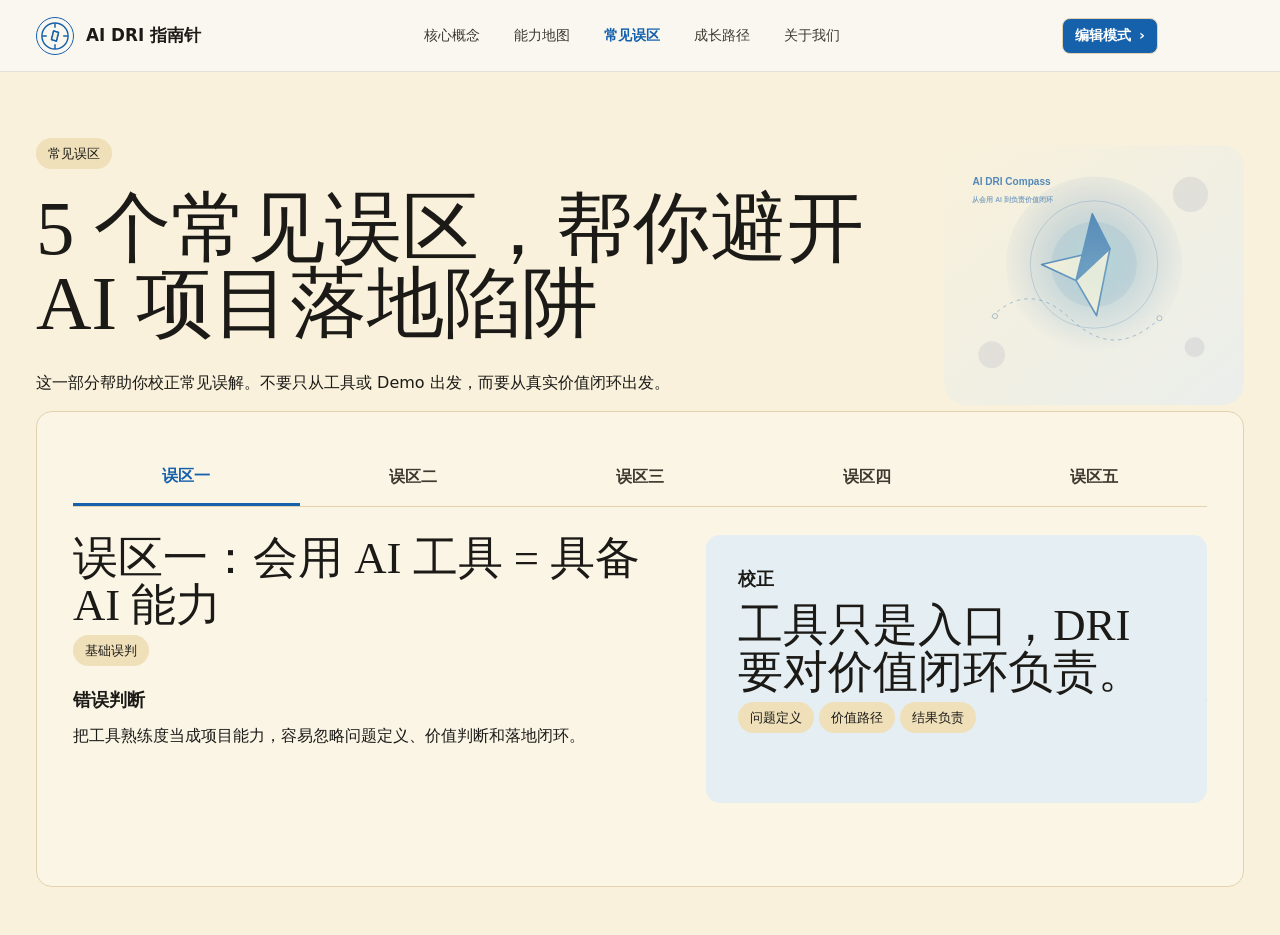
==== cases.html @ fcbf77c5 "Remove hero gif frame" ====
<!doctype html>
<html lang="zh-CN">
  <head>
    <meta charset="utf-8" />
    <meta name="viewport" content="width=device-width, initial-scale=1" />
    <title>常见误区 - AI DRI 指南针</title>
    <link rel="stylesheet" href="styles.css?v=20260608-clean2" />
  </head>
  <body>
    <div class="page-shell editable-scope">
      <header class="site-header">
        <a class="brand" href="index.html" aria-label="AI DRI 指南针首页">
          <span class="brand-mark compass-mark" aria-hidden="true">
            <svg viewBox="0 0 44 44" role="img"><circle cx="22" cy="22" r="18"></circle><path d="M26.8 17.2 23.9 29l-6.7-2.2 2.9-11.8 6.7 2.2Z"></path><path d="M20.1 15 17.2 26.8l6.7 2.2 2.9-11.8-6.7-2.2Z"></path><path d="M22 5v5M22 34v5M5 22h5M34 22h5"></path></svg>
          </span>
          <span>AI DRI 指南针</span>
        </a>
        <nav class="nav" aria-label="主导航">
          <a data-nav-key="guide" href="guide.html">核心概念</a>
          <a data-nav-key="map" href="map.html">能力地图</a>
          <a class="active" data-nav-key="cases" href="cases.html">常见误区</a>
          <a data-nav-key="resources" href="resources.html">成长路径</a>
          <a data-nav-key="about" href="index.html#about">关于我们</a>
        </nav>
        <div class="editor-bar" aria-label="编辑工具栏">
          <button class="editor-button editor-primary" type="button" id="toggleEdit">编辑模式 <span aria-hidden="true">›</span></button>
          <button class="editor-button" type="button" id="savePage">一键保存</button>
          <button class="editor-button" type="button" id="exportHtml">导出 HTML</button>
          <span class="save-status" id="saveStatus" aria-live="polite"></span>
        </div>
      </header>

      <main class="subpage-main">
        <section class="case-hero">
          <div>
            <p class="pill">常见误区</p>
            <h1>5 个常见误区，帮你避开 AI 项目落地陷阱</h1>
            <p>这一部分帮助你校正常见误解。不要只从工具或 Demo 出发，而要从真实价值闭环出发。</p>
          </div>
          <div class="orbit-illus" aria-hidden="true"></div>
        </section>

        <section class="prototype-card">
          <div class="case-tabs" role="tablist" aria-label="误区">
            <button class="active" type="button" data-case="0">误区一</button>
            <button type="button" data-case="1">误区二</button>
            <button type="button" data-case="2">误区三</button>
            <button type="button" data-case="3">误区四</button>
            <button type="button" data-case="4">误区五</button>
          </div>
          <div class="case-slider" aria-live="polite">
            <div class="case-slide-track">
              <div class="case-slide">
                <div class="case-detail">
                  <article><h2>误区一：会用 AI 工具 = 具备 AI 能力</h2><p class="pill">基础误判</p><h3>错误判断</h3><p>把工具熟练度当成项目能力，容易忽略问题定义、价值判断和落地闭环。</p></article>
                  <aside class="correction-box"><h3>校正</h3><h2>工具只是入口，DRI 要对价值闭环负责。</h2><p><span class="pill">问题定义</span> <span class="pill">价值路径</span> <span class="pill">结果负责</span></p></aside>
                </div>
              </div>
              <div class="case-slide">
                <div class="case-detail">
                  <article><h2>误区二：Demo 跑通 = 项目可上线</h2><p class="pill">高频误判</p><h3>错误判断</h3><p>很多团队把 Demo 跑通，当成项目已经具备上线条件。但 Demo 只说明“某一刻能工作”。</p></article>
                  <aside class="correction-box"><h3>校正</h3><h2>上线需要 Eval、兜底、风险分层和用户反馈。</h2><p><span class="pill">Eval 评估</span> <span class="pill">兜底策略</span> <span class="pill">风险分层</span> <span class="pill">用户反馈</span></p></aside>
                </div>
              </div>
              <div class="case-slide">
                <div class="case-detail">
                  <article><h2>误区三：AI 项目是算法或研发的事</h2><p class="pill">责任误判</p><h3>错误判断</h3><p>把 AI 项目完全交给技术侧，业务目标、场景约束和验收标准就容易缺位。</p></article>
                  <aside class="correction-box"><h3>校正</h3><h2>业务 DRI 必须定义问题、提供上下文并判断价值。</h2><p><span class="pill">业务上下文</span> <span class="pill">验收标准</span> <span class="pill">协同边界</span></p></aside>
                </div>
              </div>
              <div class="case-slide">
                <div class="case-detail">
                  <article><h2>误区四：AI 越自动化越好</h2><p class="pill">流程误判</p><h3>错误判断</h3><p>过早追求全自动，会把不稳定结果直接推到真实用户和业务流程里。</p></article>
                  <aside class="correction-box"><h3>校正</h3><h2>先做人机协同，再逐步沉淀可自动化的链路。</h2><p><span class="pill">人机分工</span> <span class="pill">检查点</span> <span class="pill">渐进上线</span></p></aside>
                </div>
              </div>
              <div class="case-slide">
                <div class="case-detail">
                  <article><h2>误区五：Prompt 写得好就够了</h2><p class="pill">方法误判</p><h3>错误判断</h3><p>只优化提示词，往往无法解决知识缺口、工具链路、数据质量和评估问题。</p></article>
                  <aside class="correction-box"><h3>校正</h3><h2>效果来自上下文、知识、工具、流程和评估的组合。</h2><p><span class="pill">上下文</span> <span class="pill">知识</span> <span class="pill">工具</span> <span class="pill">评估</span></p></aside>
                </div>
              </div>
            </div>
          </div>
        </section>
      </main>
    </div>
    <script src="script.js?v=20260608-gif"></script>
  </body>
</html>
---- styles.css ----
:root {
  color-scheme: light;
  --byte-blue: #165dff;
  --primary: #1661ab;
  --primary-active: #0e4f91;
  --primary-2: #93d5dc;
  --primary-soft: #e5eef2;
  --secondary: #a7a8bd;
  --canvas: #f9f1db;
  --surface: #f2e5c6;
  --surface-soft: #fbf5e6;
  --surface-card: #efe0ba;
  --surface-dark: #132d45;
  --surface-dark-elevated: #193954;
  --ink: #1b1a17;
  --body: #3d392f;
  --muted: #6c6453;
  --muted-soft: #918876;
  --line: #e2d3ae;
  --line-strong: #cdbb8e;
  --on-dark: #f9f1db;
  --on-dark-soft: #c9dbe5;
}

* {
  box-sizing: border-box;
}

html {
  scroll-behavior: smooth;
  scroll-padding-top: 92px;
}

body {
  margin: 0;
  background: var(--canvas);
  color: var(--ink);
  font-family:
    Inter, ui-sans-serif, system-ui, -apple-system, BlinkMacSystemFont, "Segoe UI",
    "PingFang SC", "Microsoft YaHei", sans-serif;
  line-height: 1.6;
}

button,
input,
textarea {
  font: inherit;
}

a {
  color: inherit;
  text-decoration: none;
}

h1,
h2,
h3,
p {
  margin-top: 0;
}

.page-shell {
  max-width: 1280px;
  margin: 0 auto;
}

.site-header {
  position: sticky;
  top: 0;
  z-index: 20;
  display: grid;
  grid-template-columns: auto minmax(0, 1fr) auto;
  align-items: center;
  gap: 28px;
  min-height: 72px;
  border-bottom: 1px solid rgba(227, 221, 210, 0.88);
  padding: 0 36px;
  background: rgba(250, 248, 242, 0.92);
  backdrop-filter: blur(18px);
}

.brand {
  display: inline-flex;
  align-items: center;
  gap: 12px;
  width: max-content;
  color: var(--ink);
  font-size: 1.05rem;
  font-weight: 650;
}

.brand-mark {
  display: inline-flex;
  align-items: center;
  justify-content: center;
  width: 38px;
  height: 38px;
  border: 1px solid var(--primary);
  border-radius: 50%;
  color: var(--primary);
}

.compass-mark svg {
  width: 32px;
  height: 32px;
  fill: none;
  stroke: currentColor;
  stroke-linecap: round;
  stroke-linejoin: round;
  stroke-width: 2;
}

.compass-mark svg path:nth-of-type(1) {
  fill: var(--primary);
  stroke: var(--primary);
}

.compass-mark svg path:nth-of-type(2) {
  fill: var(--canvas);
  stroke: var(--primary);
}

.nav {
  display: flex;
  align-items: center;
  justify-content: center;
  gap: 30px;
  color: var(--body);
  font-size: 0.9rem;
  font-weight: 520;
  white-space: nowrap;
}

.nav a {
  border-radius: 8px;
  padding: 8px 2px;
}

.nav a:hover,
.nav a:focus-visible {
  color: var(--primary);
  outline: none;
}

.nav a.active {
  color: var(--primary);
  font-weight: 700;
}

.editor-bar {
  position: static;
  z-index: 22;
  display: flex;
  align-items: center;
  justify-content: flex-end;
  gap: 6px;
  min-width: 150px;
  white-space: nowrap;
}

.editor-button,
.button {
  display: inline-flex;
  align-items: center;
  justify-content: center;
  gap: 8px;
  min-height: 40px;
  border: 1px solid transparent;
  border-radius: 8px;
  padding: 0 18px;
  cursor: pointer;
  font-size: 0.9rem;
  font-weight: 620;
  transition:
    transform 160ms ease,
    box-shadow 160ms ease,
    background 160ms ease;
}

.editor-button {
  display: none;
  min-height: 36px;
  padding: 0 12px;
  border-color: var(--line);
  background: var(--canvas);
  color: var(--primary);
}

.editor-button:first-child,
body.editing .editor-button {
  display: inline-flex;
}

.editor-primary,
body.editing #toggleEdit {
  background: var(--primary);
  color: #fff;
}

body.editing #toggleEdit {
  min-width: 86px;
}

.save-status {
  min-width: 80px;
  color: var(--primary);
  font-size: 0.85rem;
  font-weight: 700;
}

.button:hover,
.editor-button:hover {
  transform: none;
}

.button.primary {
  background: var(--primary);
  color: #fff;
}

.button.secondary {
  border-color: var(--primary);
  background: var(--canvas);
  color: var(--primary);
}

.hero {
  display: grid;
  grid-template-columns: minmax(0, 0.9fr) minmax(520px, 1fr);
  gap: 56px;
  align-items: center;
  padding: 94px 36px 54px;
}

.hero-copy {
  max-width: 610px;
}

.pill {
  display: inline-flex;
  margin-bottom: 22px;
  border-radius: 999px;
  padding: 5px 12px;
  background: var(--surface-card);
  color: var(--ink);
  font-size: 0.82rem;
  font-weight: 540;
}

h1 {
  margin-bottom: 28px;
  color: var(--ink);
  font-family: "Cormorant Garamond", "EB Garamond", Georgia, "Times New Roman", serif;
  font-size: clamp(4rem, 6vw, 6.2rem);
  font-weight: 500;
  line-height: 0.98;
  letter-spacing: 0;
}

h2 {
  margin-bottom: 6px;
  color: var(--ink);
  font-family: "Cormorant Garamond", "EB Garamond", Georgia, "Times New Roman", serif;
  font-size: clamp(2.45rem, 3.5vw, 3.7rem);
  font-weight: 500;
  line-height: 1.05;
  letter-spacing: 0;
}

h3 {
  margin-bottom: 12px;
  color: var(--ink);
  font-size: 1.12rem;
  line-height: 1.3;
  letter-spacing: 0;
}

.hero-text {
  margin-bottom: 24px;
  color: var(--body);
  font-size: 1.08rem;
  font-weight: 400;
}

.hero-actions {
  display: flex;
  flex-wrap: wrap;
  gap: 22px;
  margin-top: 42px;
}

.hero-actions .button {
  min-width: 180px;
}

.scroll-hint {
  display: inline-flex;
  align-items: center;
  gap: 12px;
  margin-top: 62px;
  color: var(--muted);
  font-weight: 520;
}

.scroll-hint span {
  color: var(--primary);
  font-size: 1.6rem;
}

.hero-media {
  border: 1px solid #2f2d29;
  border-radius: 16px;
  padding: 18px 18px 14px;
  background: var(--surface-dark);
}

.single-media {
  border: 0;
  padding: 0;
  background: transparent;
}

.hero-visual-card {
  position: relative;
  min-height: 520px;
  overflow: hidden;
  border: 0;
  border-radius: 14px;
  background: var(--surface);
}

.hero-visual-card img {
  display: block;
  width: 100%;
  height: 520px;
  object-fit: contain;
}

.large-play {
  left: 50%;
  bottom: auto;
  top: 50%;
  width: 68px;
  height: 68px;
  transform: translate(-50%, -50%);
  font-size: 1.25rem;
}

.large-progress {
  position: absolute;
  left: 28px;
  right: 28px;
  bottom: 24px;
  display: grid;
  grid-template-columns: minmax(0, 1fr) auto;
  align-items: center;
  gap: 16px;
  color: var(--on-dark-soft);
}

.large-progress span {
  display: block;
  height: 5px;
  border-radius: 999px;
  background:
    linear-gradient(90deg, var(--primary-2) 0 42%, rgba(249, 241, 219, 0.22) 42% 100%);
}

.large-progress small {
  font-size: 0.8rem;
}

.media-grid {
  display: grid;
  grid-template-columns: repeat(2, minmax(0, 1fr));
  gap: 18px;
}

.media-card {
  position: relative;
  min-height: 196px;
  overflow: hidden;
  border-radius: 12px;
  border: 1px solid #37342f;
  background: var(--surface-dark-elevated);
}

.media-card h3 {
  position: absolute;
  z-index: 2;
  top: 14px;
  left: 16px;
  margin: 0;
  font-size: 0.98rem;
  color: var(--on-dark);
  font-weight: 620;
}

.media-card img {
  width: 100%;
  height: 100%;
  min-height: 196px;
  object-fit: cover;
  display: block;
}

.play {
  position: absolute;
  left: 16px;
  bottom: 18px;
  z-index: 2;
  width: 34px;
  height: 34px;
  border: 0;
  border-radius: 50%;
  background: #fff;
  color: var(--primary);
  cursor: pointer;
  box-shadow: 0 8px 20px rgba(22, 93, 255, 0.18);
}

.progress {
  position: absolute;
  left: 58px;
  right: 20px;
  bottom: 30px;
  height: 3px;
  border-radius: 999px;
  background: rgba(255, 255, 255, 0.78);
}

.progress span {
  display: block;
  width: 42%;
  height: 100%;
  border-radius: inherit;
  background: var(--primary-2);
}

.media-caption {
  margin: 18px 0 0;
  text-align: center;
  color: var(--on-dark-soft);
  font-size: 0.98rem;
  font-weight: 620;
}

.subpage-main {
  padding: 66px 36px 48px;
}

.subpage-hero {
  max-width: 880px;
  margin-bottom: 44px;
}

.subpage-hero.center {
  margin-right: auto;
  margin-left: auto;
  text-align: center;
}

.subpage-hero h1 {
  max-width: 980px;
}

.subpage-hero p {
  max-width: 760px;
  color: var(--body);
  font-size: 1.12rem;
}

.subpage-hero.center p {
  margin-right: auto;
  margin-left: auto;
}

.prototype-card {
  border: 1px solid var(--line);
  border-radius: 16px;
  padding: 36px;
  background: var(--surface-soft);
}

.concept-tabs {
  display: grid;
  grid-template-columns: repeat(5, 1fr);
  gap: 12px;
  margin-bottom: 34px;
}

.concept-tabs button {
  min-height: 58px;
  border: 1px solid var(--line);
  border-radius: 12px;
  background: var(--canvas);
  color: var(--body);
  cursor: pointer;
  font-weight: 650;
}

.concept-tabs button.active {
  border-color: var(--primary);
  background: var(--primary);
  color: var(--on-dark);
}

.concept-feature {
  display: grid;
  grid-template-columns: minmax(0, 1fr) minmax(320px, 0.82fr);
  gap: 56px;
  align-items: center;
}

.video-placeholder {
  position: relative;
  min-height: 520px;
  overflow: hidden;
  border: 1px solid var(--line);
  border-radius: 16px;
  background:
    linear-gradient(135deg, rgba(147, 213, 220, 0.16), rgba(22, 97, 171, 0.08)),
    var(--canvas);
}

.video-placeholder::before {
  content: "";
  position: absolute;
  inset: auto 0 58px;
  height: 220px;
  background:
    linear-gradient(135deg, transparent 0 25%, rgba(22, 97, 171, 0.08) 25% 55%, transparent 55%),
    linear-gradient(45deg, transparent 0 35%, rgba(147, 213, 220, 0.18) 35% 65%, transparent 65%);
}

.video-play {
  position: absolute;
  inset: 50% auto auto 50%;
  width: 64px;
  height: 64px;
  border: 0;
  border-radius: 50%;
  background: var(--canvas);
  color: var(--primary);
  transform: translate(-50%, -50%);
}

.video-bar {
  position: absolute;
  right: 24px;
  bottom: 24px;
  left: 24px;
  display: grid;
  grid-template-columns: auto minmax(0, 1fr) auto;
  align-items: center;
  gap: 14px;
  color: var(--muted);
}

.video-bar span {
  height: 5px;
  border-radius: 999px;
  background:
    linear-gradient(90deg, var(--primary) 0 44%, var(--line) 44% 100%);
}

.concept-copy h2 {
  font-family: Inter, ui-sans-serif, system-ui, sans-serif;
  font-size: 3rem;
  font-weight: 800;
}

.concept-point {
  display: grid;
  grid-template-columns: 58px minmax(0, 1fr);
  gap: 18px;
  padding: 24px 0;
  border-top: 1px solid var(--line);
}

.concept-icon,
.mini-icon {
  display: inline-grid;
  place-items: center;
  width: 46px;
  height: 46px;
  border-radius: 50%;
  background: var(--primary-soft);
  color: var(--primary);
  font-weight: 800;
}

.plain-list {
  display: grid;
  gap: 0;
  margin: 0;
  padding: 0;
  list-style: none;
}

.plain-list li {
  display: grid;
  grid-template-columns: 46px minmax(0, 1fr);
  gap: 16px;
  align-items: center;
  padding: 18px 0;
  border-bottom: 1px dashed var(--line);
}

.card-grid {
  display: grid;
  grid-template-columns: repeat(5, minmax(0, 1fr));
  gap: 20px;
}

.card-grid.four {
  grid-template-columns: repeat(4, minmax(0, 1fr));
}

.card-grid.three {
  grid-template-columns: repeat(3, minmax(0, 1fr));
}

.info-card {
  border: 1px solid var(--line);
  border-radius: 14px;
  padding: 26px;
  background: var(--canvas);
}

.info-card.active {
  border-color: var(--primary);
  background: var(--primary-soft);
}

.info-card h3 {
  font-size: 1.22rem;
}

.map-rotary-card {
  overflow: hidden;
  padding: 0;
  background:
    radial-gradient(circle at 30% 45%, rgba(22, 97, 171, 0.08), transparent 28%),
    linear-gradient(135deg, rgba(249, 241, 219, 0.96), rgba(251, 245, 230, 0.9));
}

.map-showcase {
  display: grid;
  grid-template-columns: minmax(620px, 1fr) minmax(360px, 0.62fr);
  min-height: 640px;
}

.radar-map {
  --wheel-rotation: 0deg;
  position: relative;
  min-height: 640px;
  display: grid;
  place-items: center;
  border-right: 1px solid var(--line);
  overflow: hidden;
}

.radar-map::before,
.radar-map::after {
  content: "";
  position: absolute;
  border-radius: 50%;
  pointer-events: none;
}

.radar-map::before {
  width: 500px;
  height: 500px;
  border: 1px solid rgba(205, 187, 142, 0.65);
  background:
    repeating-conic-gradient(from var(--wheel-rotation), transparent 0 47deg, rgba(22, 97, 171, 0.24) 47deg 49deg, transparent 49deg 51deg),
    radial-gradient(circle, transparent 0 40%, rgba(22, 97, 171, 0.09) 40% 40.5%, transparent 40.5% 100%);
  transition: background 420ms ease;
}

.radar-map::after {
  width: 360px;
  height: 360px;
  border: 1px dashed rgba(205, 187, 142, 0.72);
}

.radar-ring {
  position: absolute;
  width: 560px;
  height: 560px;
  border: 2px solid rgba(205, 187, 142, 0.42);
  border-radius: 50%;
  transform: rotate(var(--wheel-rotation));
  transition: transform 520ms cubic-bezier(0.2, 0.72, 0.18, 1);
}

.radar-ring::before,
.radar-ring::after {
  content: "";
  position: absolute;
  inset: 18px;
  border: 1px solid rgba(205, 187, 142, 0.48);
  border-radius: inherit;
}

.radar-ring::after {
  inset: 74px;
  border-color: rgba(22, 97, 171, 0.2);
}

.radar-axis {
  position: absolute;
  width: 480px;
  height: 480px;
  border-radius: 50%;
  transform: rotate(var(--wheel-rotation));
  transition: transform 520ms cubic-bezier(0.2, 0.72, 0.18, 1);
}

.radar-axis::before,
.radar-axis::after {
  content: "";
  position: absolute;
  left: 50%;
  top: 0;
  width: 1px;
  height: 100%;
  background: linear-gradient(180deg, rgba(22, 97, 171, 0.28), transparent 44%, transparent 56%, rgba(22, 97, 171, 0.28));
}

.radar-axis::after {
  transform: rotate(90deg);
}

.radar-center {
  position: relative;
  z-index: 3;
  display: grid;
  place-items: center;
  width: 188px;
  height: 188px;
  border: 16px solid rgba(22, 97, 171, 0.12);
  border-radius: 50%;
  background:
    linear-gradient(135deg, rgba(147, 213, 220, 0.42), transparent),
    radial-gradient(circle, #4080ff 0, var(--primary) 72%);
  color: #fff;
  text-align: center;
  font-size: 2.05rem;
  font-weight: 820;
  line-height: 1.25;
  box-shadow:
    0 0 0 1px rgba(255, 255, 255, 0.76) inset,
    0 22px 50px rgba(22, 97, 171, 0.28);
}

.radar-node {
  position: absolute;
  left: 50%;
  top: 50%;
  z-index: 4;
  display: grid;
  grid-template-columns: 38px minmax(0, 1fr);
  align-items: start;
  gap: 12px;
  width: 212px;
  min-height: 104px;
  border: 1px solid rgba(205, 187, 142, 0.75);
  border-radius: 16px;
  padding: 18px;
  background: rgba(251, 245, 230, 0.88);
  color: var(--body);
  cursor: pointer;
  font: inherit;
  text-align: left;
  box-shadow: 0 18px 34px rgba(74, 61, 28, 0.12);
  transform: translate(-50%, -50%) translate(var(--node-x, 0), var(--node-y, 0));
  transition:
    transform 520ms cubic-bezier(0.2, 0.72, 0.18, 1),
    border-color 180ms ease,
    background 180ms ease,
    box-shadow 180ms ease,
    color 180ms ease;
}

.radar-node strong {
  display: grid;
  place-items: center;
  width: 38px;
  height: 38px;
  border-radius: 50%;
  background: rgba(205, 187, 142, 0.2);
  color: var(--body);
  font-size: 1.1rem;
}

.radar-node:hover,
.radar-node:focus-visible,
.radar-node.active {
  border-color: var(--primary);
  color: var(--primary);
  outline: none;
  background: rgba(249, 251, 255, 0.96);
  box-shadow: 0 22px 48px rgba(22, 97, 171, 0.2);
}

.radar-node.active {
  width: 252px;
}

.radar-node.active strong {
  background: radial-gradient(circle at 30% 25%, var(--primary-2), var(--primary));
  color: #fff;
}

.radar-node span {
  display: block;
  font-size: 1rem;
  font-weight: 760;
  line-height: 1.5;
}

.side-note {
  display: flex;
  flex-direction: column;
  justify-content: center;
  padding: 58px 58px 58px 66px;
}

.side-note h2 {
  margin-bottom: 24px;
  font-size: clamp(3.2rem, 4.9vw, 5rem);
  line-height: 1.02;
}

.side-note > p {
  margin-bottom: 36px;
  color: var(--body);
  font-size: 1.18rem;
}

.side-note .correction-box {
  margin-bottom: 34px;
  border: 1px solid rgba(22, 97, 171, 0.28);
  background:
    linear-gradient(135deg, rgba(147, 213, 220, 0.24), rgba(249, 251, 255, 0.7)),
    var(--primary-soft);
}

.level-row {
  display: grid;
  grid-template-columns: repeat(5, minmax(0, 1fr));
  gap: 18px;
  align-items: center;
}

.level-step {
  display: grid;
  min-height: 118px;
  place-items: center;
  border: 1px solid var(--line);
  border-radius: 14px;
  background: var(--canvas);
  text-align: center;
  font-weight: 700;
}

.path-columns {
  display: grid;
  grid-template-columns: repeat(2, minmax(0, 1fr));
  gap: 44px;
}

.path-card {
  border: 1px solid var(--line);
  border-radius: 16px;
  padding: 36px;
  background: var(--canvas);
}

.skeleton-line {
  height: 12px;
  margin: 14px 0;
  border-radius: 999px;
  background: var(--line);
}

.dashed-placeholder {
  display: grid;
  min-height: 96px;
  place-items: center;
  margin-top: 28px;
  border: 2px dashed rgba(22, 97, 171, 0.3);
  border-radius: 12px;
  color: var(--primary);
}

.case-hero {
  display: grid;
  grid-template-columns: minmax(0, 1fr) 300px;
  gap: 48px;
  align-items: center;
}

.orbit-illus {
  min-height: 260px;
  border-radius: 22px;
  background:
    radial-gradient(circle at 50% 50%, rgba(147, 213, 220, 0.3), transparent 34%),
    url("assets/home-hero.svg") center / cover;
  opacity: 0.72;
}

.case-detail {
  display: grid;
  grid-template-columns: minmax(0, 1fr) minmax(300px, 0.85fr);
  gap: 44px;
}

.case-tabs {
  display: grid;
  grid-template-columns: repeat(5, 1fr);
  border-bottom: 1px solid var(--line);
}

.case-tabs button {
  min-height: 58px;
  border: 0;
  background: transparent;
  color: var(--body);
  cursor: pointer;
  font-weight: 700;
}

.case-tabs button.active {
  border-bottom: 3px solid var(--primary);
  color: var(--primary);
}

.case-slider {
  overflow: hidden;
  padding-top: 28px;
}

.case-slide-track {
  display: flex;
  transition: transform 360ms ease;
}

.case-slide {
  flex: 0 0 100%;
}

.correction-box {
  border-radius: 14px;
  padding: 32px;
  background: var(--primary-soft);
}

.banner-note {
  display: flex;
  align-items: center;
  justify-content: center;
  gap: 24px;
  border: 1px solid var(--line);
  border-radius: 16px;
  padding: 26px;
  background: var(--primary-soft);
  color: var(--primary);
  font-size: 1.35rem;
  font-weight: 800;
}

.section-card {
  scroll-margin-top: 92px;
  margin: 34px 36px 0;
  border: 1px solid var(--line);
  border-radius: 16px;
  padding: 44px 36px;
  background: var(--surface-soft);
}

.section-heading p {
  margin-bottom: 0;
  color: var(--muted);
}

.quiz-stage {
  position: relative;
  display: grid;
  grid-template-columns: 180px minmax(420px, 760px) 180px;
  justify-content: center;
  align-items: center;
  min-height: 412px;
  overflow: hidden;
  padding: 18px 74px;
}

.quiz-card {
  border: 1px solid var(--line);
  border-radius: 12px;
  padding: 32px 48px;
  background: var(--canvas);
}

.quiz-card.active {
  position: relative;
  z-index: 2;
  min-height: 330px;
}

.quiz-card.ghost {
  min-height: 316px;
  opacity: 0.36;
  filter: blur(1px);
  transform: scale(0.92);
}

.quiz-card.ghost.left {
  margin-right: -80px;
}

.quiz-card.ghost.right {
  margin-left: -80px;
}

.quiz-count,
.quiz-card > p {
  margin-bottom: 10px;
  color: var(--muted);
  font-weight: 700;
}

.options {
  display: grid;
  gap: 16px;
  margin-top: 26px;
}

.option {
  display: grid;
  grid-template-columns: 22px minmax(0, 1fr);
  gap: 14px;
  align-items: center;
  min-height: 68px;
  border: 1px solid var(--line-strong);
  border-radius: 8px;
  padding: 0 18px;
  cursor: pointer;
  background: var(--canvas);
  color: var(--ink);
  text-align: left;
}

.option::before {
  content: "";
  width: 18px;
  height: 18px;
  border: 2px solid var(--line-strong);
  border-radius: 50%;
}

.option.selected {
  border-color: var(--primary);
  background: var(--primary-soft);
  color: var(--primary);
  font-weight: 750;
}

.option.selected::before {
  border-color: var(--primary);
  background: radial-gradient(circle, var(--primary) 38%, transparent 42%);
}

.round-nav {
  position: absolute;
  z-index: 3;
  top: 50%;
  display: inline-flex;
  align-items: center;
  justify-content: center;
  width: 58px;
  height: 58px;
  border: 0;
  border-radius: 50%;
  background: var(--primary);
  color: #fff;
  cursor: pointer;
  font-size: 1.5rem;
}

.round-nav.prev {
  left: 120px;
}

.round-nav.next {
  right: 120px;
}

.quiz-dots {
  display: flex;
  justify-content: center;
  gap: 28px;
  margin: 8px 0 22px;
}

.quiz-dots button {
  width: 14px;
  height: 14px;
  border: 0;
  border-radius: 50%;
  padding: 0;
  background: var(--line-strong);
  cursor: pointer;
}

.quiz-dots button.active {
  background: var(--byte-blue);
}

.definition-grid {
  display: grid;
  grid-template-columns: minmax(0, 1fr) 64px minmax(0, 1.55fr);
  gap: 34px;
  align-items: center;
  margin-top: 24px;
}

.definition-panel {
  min-height: 310px;
  border: 1px solid var(--line);
  border-radius: 12px;
  padding: 32px;
  background: var(--canvas);
}

.definition-panel h3 {
  display: flex;
  align-items: center;
  gap: 12px;
  font-size: 1.4rem;
  font-weight: 600;
}

.definition-panel h3 span {
  display: inline-flex;
  align-items: center;
  justify-content: center;
  width: 36px;
  height: 36px;
  border-radius: 50%;
  font-size: 1.2rem;
}

.negative h3 span {
  border: 2px solid var(--primary);
  color: var(--primary);
}

.positive h3 span {
  background: var(--primary);
  color: #fff;
}

.definition-panel ul {
  display: grid;
  gap: 12px;
  margin: 0;
  padding: 0;
  list-style: none;
  color: var(--muted);
  font-size: 1.03rem;
}

.definition-panel li {
  position: relative;
  padding-left: 20px;
}

.definition-panel li::before {
  content: "";
  position: absolute;
  left: 0;
  top: 0.72em;
  width: 6px;
  height: 6px;
  border-radius: 50%;
  background: var(--primary);
}

.definition-arrow {
  color: var(--primary);
  font-size: 1.6rem;
  text-align: center;
}

.positive {
  display: grid;
  grid-template-columns: minmax(0, 1fr) max-content;
  column-gap: 28px;
  position: relative;
}

.positive h3 {
  grid-column: 1 / -1;
}

.positive ul {
  grid-template-rows: repeat(6, minmax(28px, 1fr));
}

.positive li {
  display: flex;
  align-items: center;
}

.definition-tags {
  display: grid;
  grid-template-rows: repeat(6, 1fr);
  align-self: stretch;
  gap: 10px;
  min-width: 118px;
  padding-top: 2px;
}

.tag-popover {
  border: 0;
  border-radius: 999px;
  padding: 7px 12px;
  background: var(--primary-soft);
  color: var(--primary);
  cursor: pointer;
  font-weight: 620;
  white-space: nowrap;
}

.tag-row-1 {
  grid-row: 1;
}

.tag-row-2 {
  grid-row: 2;
}

.tag-row-4 {
  grid-row: 4;
}

.tag-row-5 {
  grid-row: 5;
}

.tag-row-6 {
  grid-row: 6;
}

.core-definition {
  display: grid;
  grid-template-columns: auto auto minmax(0, 1fr);
  gap: 18px;
  align-items: center;
  margin-top: 22px;
  border-radius: 8px;
  padding: 18px 28px;
  background: var(--surface-card);
}

.core-definition span,
.core-definition strong {
  color: var(--primary);
  font-size: 1.28rem;
}

.core-definition p {
  margin: 0;
  text-align: center;
  font-size: 1.38rem;
  font-weight: 780;
}

.why-section {
  margin-bottom: 18px;
}

.faq-list {
  display: grid;
  gap: 0;
  margin-top: 22px;
  border-top: 1px solid var(--line);
}

details {
  border: 0;
  border-bottom: 1px solid var(--line);
  border-radius: 0;
  background: transparent;
}

summary {
  display: grid;
  grid-template-columns: minmax(0, 1fr) 24px;
  align-items: center;
  gap: 24px;
  cursor: pointer;
  padding: 24px 0;
  color: var(--ink);
  font-weight: 540;
  list-style: none;
}

summary::-webkit-details-marker {
  display: none;
}

summary::marker {
  content: "";
}

.faq-plus {
  position: relative;
  width: 18px;
  height: 18px;
  justify-self: end;
  transition: transform 180ms ease;
}

.faq-plus::before,
.faq-plus::after {
  content: "";
  position: absolute;
  inset: 8px 0 auto;
  height: 2px;
  border-radius: 999px;
  background: var(--ink);
}

.faq-plus::after {
  transform: rotate(90deg);
}

details[open] .faq-plus {
  transform: rotate(45deg);
}

details p {
  margin: 0;
  padding: 0 42px 24px 0;
  color: var(--muted);
}

.manifesto {
  display: flex;
  align-items: center;
  justify-content: center;
  gap: 54px;
  margin-top: 14px;
  border-radius: 12px;
  padding: 18px 24px;
  background: var(--surface-card);
  color: var(--ink);
  font-size: 1.42rem;
}

.popover[hidden] {
  display: none;
}

.popover {
  position: fixed;
  z-index: 80;
  right: 74px;
  top: 54%;
  width: min(360px, calc(100vw - 40px));
  border: 1px solid var(--line);
  border-radius: 12px;
  padding: 24px 26px;
  background: var(--canvas);
  box-shadow: 0 18px 48px rgba(24, 23, 21, 0.14);
  pointer-events: none;
}

.popover h3 {
  color: var(--primary);
}

.quiz-result {
  display: grid;
  grid-template-columns: auto minmax(0, 1fr);
  gap: 22px;
  max-height: 0;
  margin: 0 auto;
  padding: 0 34px;
  overflow: hidden;
  border: 1px solid transparent;
  border-radius: 16px;
  background: var(--canvas);
  opacity: 0;
  transform: translateY(-12px);
  transition:
    max-height 360ms ease,
    margin 360ms ease,
    padding 360ms ease,
    opacity 220ms ease,
    transform 280ms ease;
}

.quiz-result.is-visible {
  max-height: 560px;
  margin: 18px auto 4px;
  padding: 28px 34px;
  border-color: var(--line);
  opacity: 1;
  transform: translateY(0);
}

.result-medal {
  display: inline-grid;
  place-items: center;
  width: 64px;
  height: 64px;
  border: 2px solid var(--primary);
  border-radius: 50%;
  color: var(--primary);
  font-size: 1.6rem;
  background: var(--primary-soft);
}

.result-kicker {
  margin-bottom: 4px;
  color: var(--muted);
  font-size: 0.9rem;
  font-weight: 620;
}

.quiz-result h3 {
  margin-bottom: 8px;
  font-family: "Cormorant Garamond", "EB Garamond", Georgia, "Times New Roman", serif;
  font-size: 2rem;
  font-weight: 500;
}

.quiz-result h3 span {
  color: var(--primary);
}

.quiz-result p:last-child {
  margin-bottom: 0;
  color: var(--body);
}

.popover p {
  margin-bottom: 0;
  color: var(--muted);
}

body.editing [contenteditable="true"] {
  border-radius: 4px;
  outline: 2px dashed rgba(22, 97, 171, 0.34);
  outline-offset: 3px;
  cursor: text;
}

body.editing [data-editable-image] {
  outline: 3px solid rgba(22, 97, 171, 0.44);
  outline-offset: -3px;
  cursor: pointer;
}

.upload-chip {
  position: absolute;
  z-index: 8;
  right: 12px;
  bottom: 12px;
  display: none;
  border: 0;
  border-radius: 999px;
  padding: 8px 12px;
  background: var(--primary);
  color: #fff;
  cursor: pointer;
  font-size: 0.86rem;
  font-weight: 800;
  box-shadow: 0 10px 22px rgba(22, 97, 171, 0.24);
}

body.editing .upload-chip {
  display: inline-flex;
}

.export-clean .editor-bar,
.export-clean .upload-chip {
  display: none !important;
}

@media (max-width: 1120px) {
  .site-header {
    grid-template-columns: auto minmax(0, 1fr) auto;
    gap: 12px;
    padding: 18px 28px;
  }

  .nav {
    justify-content: flex-start;
    gap: 22px;
    overflow-x: auto;
    white-space: nowrap;
  }

  .hero {
    grid-template-columns: 1fr;
    padding: 72px 28px 20px;
  }

  .hero-media {
    max-width: 760px;
  }

  .hero-visual-card,
  .hero-visual-card img {
    min-height: 420px;
    height: 420px;
  }

  .subpage-main {
    padding: 48px 28px;
  }

  .concept-feature,
  .map-showcase,
  .case-detail,
  .case-hero,
  .path-columns {
    grid-template-columns: 1fr;
  }

  .map-showcase {
    min-height: auto;
  }

  .radar-map {
    min-height: 660px;
    border-right: 0;
    border-bottom: 1px solid var(--line);
  }

  .side-note {
    padding: 38px 34px 42px;
  }

  .card-grid,
  .card-grid.four,
  .card-grid.three {
    grid-template-columns: repeat(2, minmax(0, 1fr));
  }

  .concept-tabs,
  .case-tabs {
    overflow-x: auto;
    grid-template-columns: repeat(5, minmax(120px, 1fr));
  }

  .side-note {
    border-left: 0;
    padding-left: 0;
  }

  .radar-map {
    min-height: 700px;
  }

  .quiz-stage {
    grid-template-columns: minmax(0, 1fr);
    padding: 18px 0 80px;
  }

  .quiz-card.ghost {
    display: none;
  }

  .round-nav {
    top: auto;
    bottom: 12px;
  }

  .round-nav.prev {
    left: calc(50% - 76px);
  }

  .round-nav.next {
    right: calc(50% - 76px);
  }

  .definition-grid {
    grid-template-columns: 1fr;
  }

  .definition-arrow {
    transform: rotate(90deg);
  }
}

@media (max-width: 860px) {
  .site-header {
    grid-template-columns: 1fr;
    gap: 10px;
  }

  .editor-bar {
    position: static;
    grid-column: 1 / -1;
    grid-row: 2;
    z-index: 60;
    width: 100%;
    max-width: 100%;
    min-width: 0;
    overflow-x: auto;
    justify-content: flex-start;
    gap: 8px;
    border: 1px solid rgba(205, 187, 142, 0.78);
    border-radius: 14px;
    padding: 10px;
    background: rgba(249, 241, 219, 0.94);
    box-shadow: 0 18px 40px rgba(19, 45, 69, 0.2);
    backdrop-filter: blur(18px);
  }

  .nav {
    grid-column: 1 / -1;
    grid-row: 3;
    justify-content: flex-start;
    overflow-x: auto;
  }

  .editor-button {
    flex: 0 0 auto;
  }

  .save-status {
    flex: 0 0 auto;
    min-width: max-content;
    padding: 0 6px;
    align-self: center;
  }
}

@media (max-width: 720px) {
  .editor-button {
    min-width: max-content;
    min-height: 36px;
    padding: 0 12px;
    font-size: 0.9rem;
  }

  .brand {
    font-size: 1.05rem;
    white-space: nowrap;
  }

  .brand-mark {
    width: 38px;
    height: 38px;
    flex: 0 0 auto;
  }

  .site-header {
    grid-template-columns: 1fr;
    min-height: 76px;
    padding: 12px 14px;
  }

  .nav {
    grid-column: 1 / -1;
    grid-row: 3;
    gap: 18px;
    padding-bottom: 4px;
    font-size: 0.9rem;
  }

  .editor-bar {
    grid-column: 1 / -1;
    grid-row: 2;
  }

  body.editing .editor-bar {
    grid-row: 2;
  }

  .media-grid {
    grid-template-columns: 1fr;
  }

  .hero-visual-card,
  .hero-visual-card img {
    min-height: 320px;
    height: 320px;
  }

  .large-progress {
    left: 18px;
    right: 18px;
    grid-template-columns: 1fr;
  }

  .section-card {
    margin: 20px 14px 0;
    padding: 24px 18px;
  }

  .subpage-main {
    padding: 36px 14px;
  }

  .prototype-card {
    padding: 20px 14px;
  }

  .card-grid,
  .card-grid.four,
  .card-grid.three,
  .level-row {
    grid-template-columns: 1fr;
  }

  .video-placeholder {
    min-height: 340px;
  }

  .radar-map {
    min-height: auto;
    gap: 12px;
    place-items: stretch;
    padding: 18px 0;
    overflow: visible;
  }

  .radar-map::before,
  .radar-map::after,
  .radar-ring {
    display: none;
  }

  .radar-axis {
    display: none;
  }

  .radar-center {
    justify-self: center;
    width: 132px;
    height: 132px;
    margin-bottom: 12px;
  }

  .radar-node {
    position: static;
    width: auto;
    min-height: auto;
    transform: none !important;
  }

  .radar-node.active {
    width: auto;
  }

  .banner-note {
    align-items: flex-start;
    flex-direction: column;
    font-size: 1.05rem;
  }

  h1 {
    font-size: 2.78rem;
    line-height: 1.02;
  }

  .hero-actions .button {
    width: 100%;
  }

  .quiz-card {
    padding: 24px 18px;
  }

  .quiz-result,
  .quiz-result.is-visible {
    grid-template-columns: 1fr;
  }

  .quiz-result.is-visible {
    padding: 24px 18px;
  }

  .positive {
    grid-template-columns: 1fr;
  }

  .definition-tags {
    grid-template-rows: none;
    grid-template-columns: repeat(2, minmax(0, max-content));
    margin-top: 18px;
  }

  .tag-popover {
    grid-row: auto;
  }

  .core-definition {
    grid-template-columns: 1fr;
    text-align: center;
  }

  .manifesto {
    flex-direction: column;
    gap: 18px;
    text-align: center;
  }
}
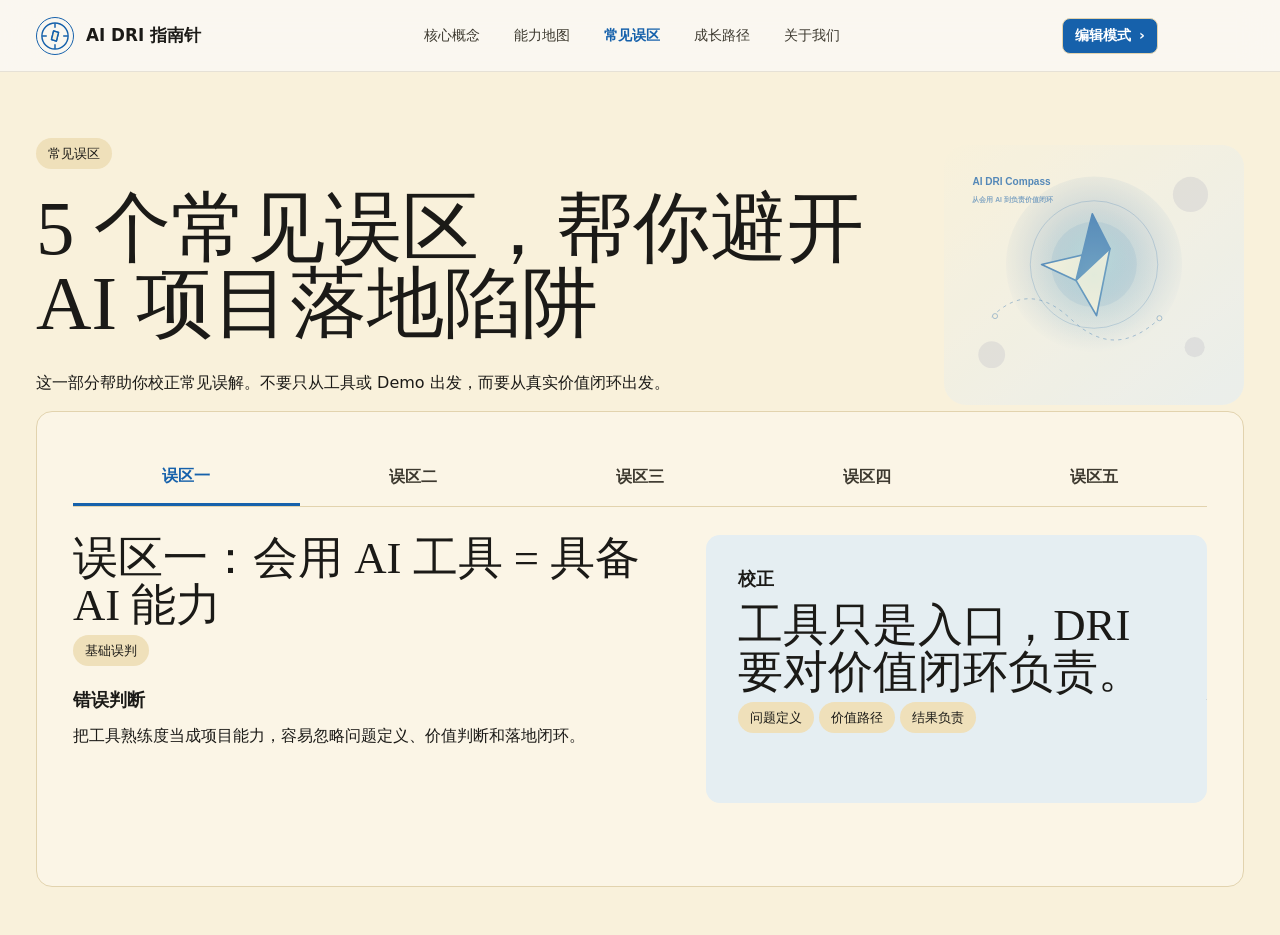
==== commit 5c4a815b: "Update homepage AITI assessment" ====
--- a/cases.html
+++ b/cases.html
@@ -4,7 +4,7 @@
     <meta charset="utf-8" />
     <meta name="viewport" content="width=device-width, initial-scale=1" />
     <title>常见误区 - AI DRI 指南针</title>
-    <link rel="stylesheet" href="styles.css?v=20260608-clean2" />
+    <link rel="stylesheet" href="styles.css?v=20260608-aiti" />
   </head>
   <body>
     <div class="page-shell editable-scope">
@@ -85,6 +85,6 @@
         </section>
       </main>
     </div>
-    <script src="script.js?v=20260608-gif"></script>
+    <script src="script.js?v=20260608-aiti"></script>
   </body>
 </html>
--- a/styles.css
+++ b/styles.css
@@ -1449,6 +1449,29 @@
   color: var(--body);
 }
 
+.quiz-result #resultCopy {
+  display: grid;
+  gap: 8px;
+}
+
+.result-score,
+.result-summary {
+  display: block;
+}
+
+.result-score {
+  color: var(--primary);
+  font-weight: 760;
+}
+
+.quiz-result ul {
+  display: grid;
+  gap: 4px;
+  margin: 0 0 6px;
+  padding-left: 1.1em;
+  color: var(--body);
+}
+
 .popover p {
   margin-bottom: 0;
   color: var(--muted);
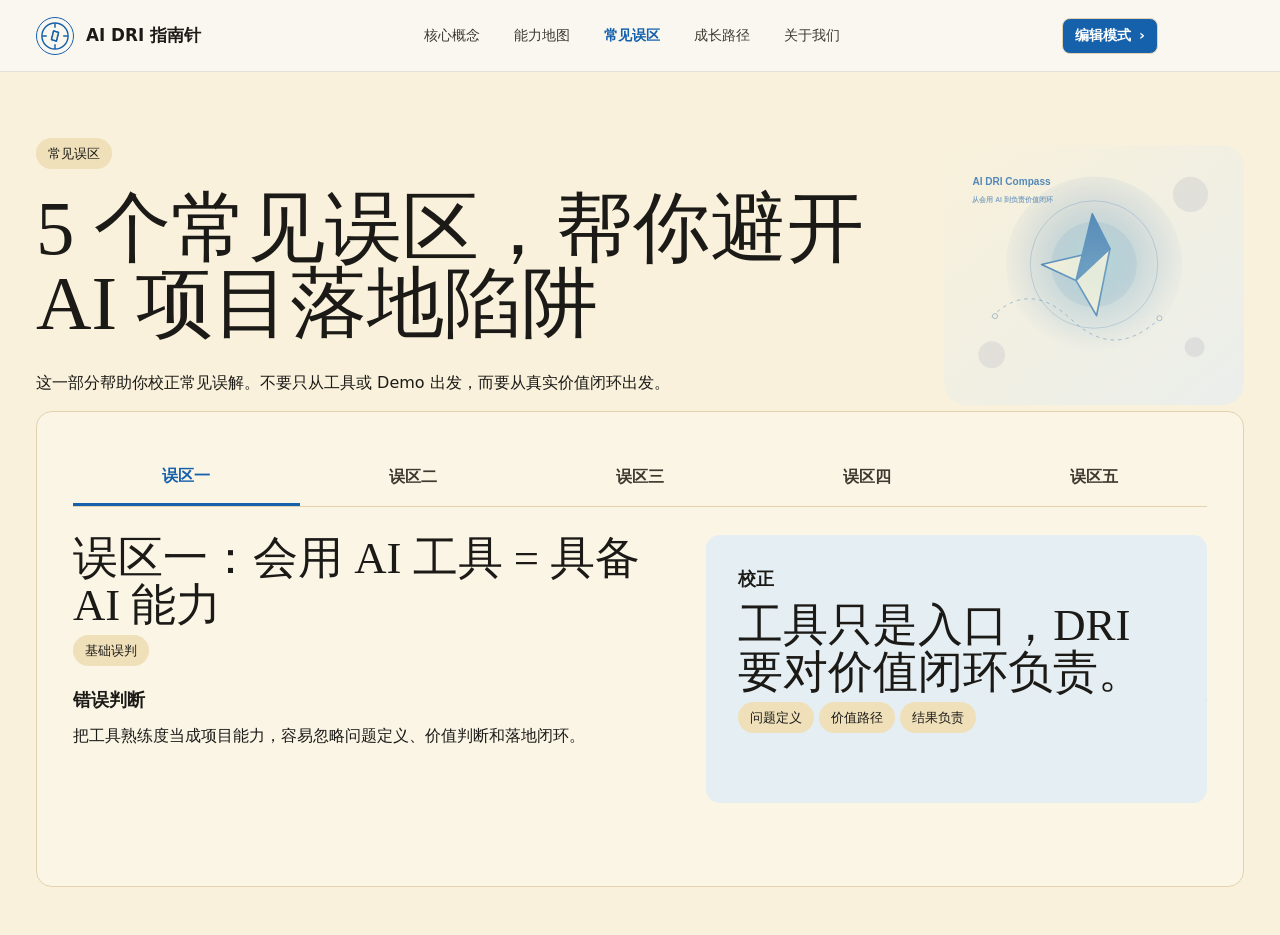
==== commit 38c52863: "Persist concept tab edits" ====
--- a/cases.html
+++ b/cases.html
@@ -4,7 +4,7 @@
     <meta charset="utf-8" />
     <meta name="viewport" content="width=device-width, initial-scale=1" />
     <title>常见误区 - AI DRI 指南针</title>
-    <link rel="stylesheet" href="styles.css?v=20260608-aiti" />
+    <link rel="stylesheet" href="styles.css?v=20260609-concept-state" />
   </head>
   <body>
     <div class="page-shell editable-scope">
@@ -85,6 +85,6 @@
         </section>
       </main>
     </div>
-    <script src="script.js?v=20260608-aiti"></script>
+    <script src="script.js?v=20260609-concept-state"></script>
   </body>
 </html>
--- a/styles.css
+++ b/styles.css
@@ -326,14 +326,15 @@
   overflow: hidden;
   border: 0;
   border-radius: 14px;
-  background: var(--surface);
+  background: transparent;
 }
 
 .hero-visual-card img {
   display: block;
   width: 100%;
   height: 520px;
-  object-fit: contain;
+  object-fit: cover;
+  object-position: center;
 }
 
 .large-play {
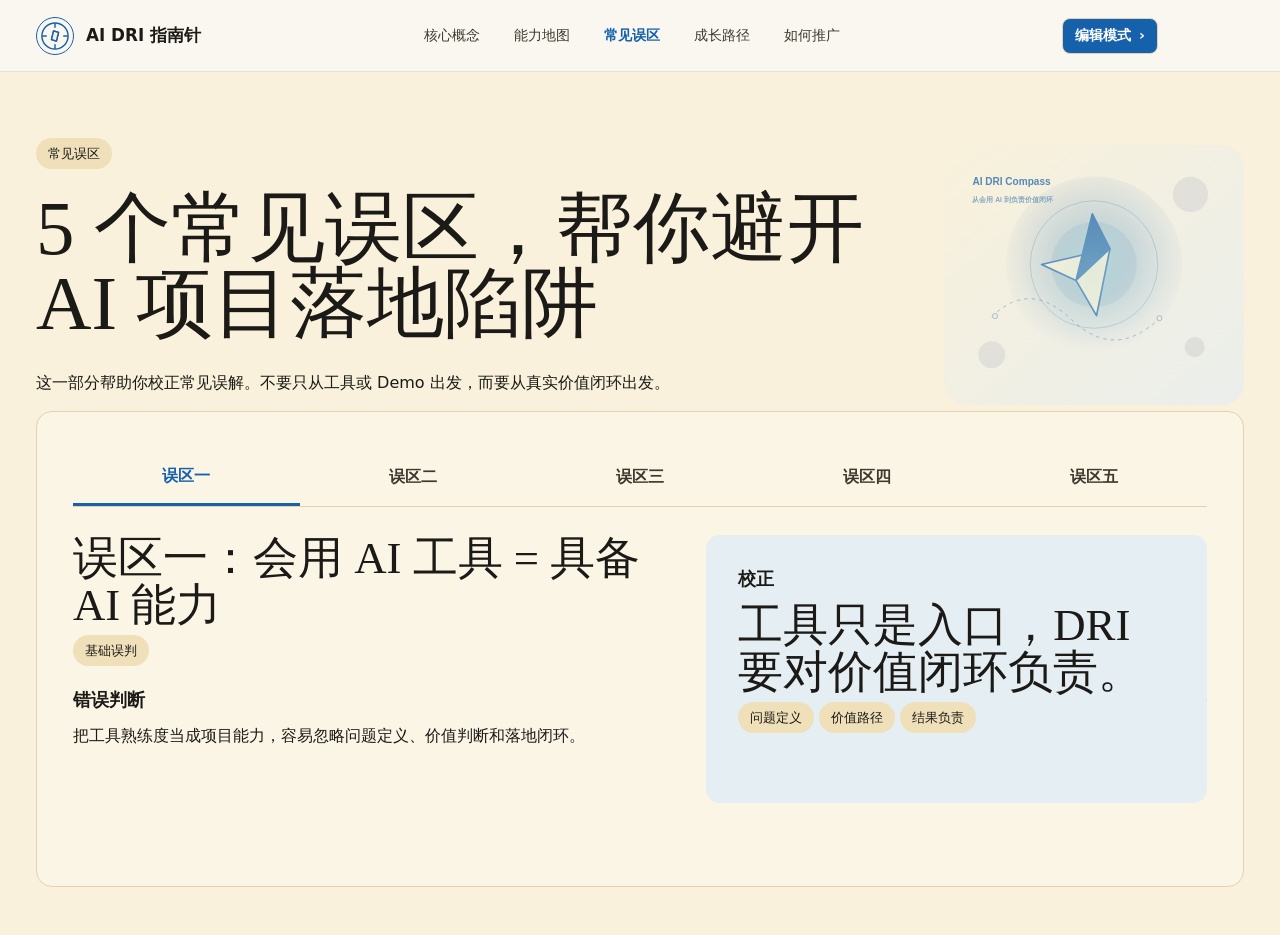
==== commit 7436f186: "Add promotion guide page" ====
--- a/cases.html
+++ b/cases.html
@@ -4,7 +4,7 @@
     <meta charset="utf-8" />
     <meta name="viewport" content="width=device-width, initial-scale=1" />
     <title>常见误区 - AI DRI 指南针</title>
-    <link rel="stylesheet" href="styles.css?v=20260609-concept-state" />
+    <link rel="stylesheet" href="styles.css?v=20260610-promote-page" />
   </head>
   <body>
     <div class="page-shell editable-scope">
@@ -20,7 +20,7 @@
           <a data-nav-key="map" href="map.html">能力地图</a>
           <a class="active" data-nav-key="cases" href="cases.html">常见误区</a>
           <a data-nav-key="resources" href="resources.html">成长路径</a>
-          <a data-nav-key="about" href="index.html#about">关于我们</a>
+          <a data-nav-key="about" href="promote.html">如何推广</a>
         </nav>
         <div class="editor-bar" aria-label="编辑工具栏">
           <button class="editor-button editor-primary" type="button" id="toggleEdit">编辑模式 <span aria-hidden="true">›</span></button>
@@ -85,6 +85,6 @@
         </section>
       </main>
     </div>
-    <script src="script.js?v=20260609-concept-state"></script>
+    <script src="script.js?v=20260610-promote-page"></script>
   </body>
 </html>
--- a/styles.css
+++ b/styles.css
@@ -476,6 +476,35 @@
   margin-left: auto;
 }
 
+.content-figure {
+  margin: 24px 0 0;
+  overflow: hidden;
+  border: 1px solid var(--line);
+  border-radius: 16px;
+  background: var(--canvas);
+}
+
+.content-figure.wide {
+  margin-top: 28px;
+}
+
+.content-figure img {
+  display: block;
+  width: 100%;
+  height: auto;
+}
+
+.doc-link {
+  color: var(--primary);
+  font-weight: 750;
+  text-decoration: none;
+}
+
+.doc-link:hover {
+  text-decoration: underline;
+  text-underline-offset: 4px;
+}
+
 .prototype-card {
   border: 1px solid var(--line);
   border-radius: 16px;
@@ -513,7 +542,8 @@
   align-items: center;
 }
 
-.video-placeholder {
+.video-placeholder,
+.concept-visual {
   position: relative;
   min-height: 520px;
   overflow: hidden;
@@ -522,6 +552,20 @@
   background:
     linear-gradient(135deg, rgba(147, 213, 220, 0.16), rgba(22, 97, 171, 0.08)),
     var(--canvas);
+}
+
+.concept-visual {
+  display: grid;
+  place-items: center;
+  padding: 0;
+  background: var(--canvas);
+}
+
+.concept-visual img {
+  display: block;
+  width: 100%;
+  height: 520px;
+  object-fit: contain;
 }
 
 .video-placeholder::before {
@@ -849,6 +893,10 @@
     var(--primary-soft);
 }
 
+.side-note .correction-box p {
+  white-space: pre-line;
+}
+
 .level-row {
   display: grid;
   grid-template-columns: repeat(5, minmax(0, 1fr));
@@ -971,6 +1019,96 @@
   color: var(--primary);
   font-size: 1.35rem;
   font-weight: 800;
+}
+
+.promote-hero {
+  max-width: 980px;
+}
+
+.promo-flow-card {
+  margin-bottom: 28px;
+}
+
+.section-heading.compact {
+  margin-bottom: 26px;
+}
+
+.promo-flow {
+  display: grid;
+  grid-template-columns: repeat(5, minmax(0, 1fr));
+  gap: 14px;
+}
+
+.promo-flow article {
+  position: relative;
+  min-height: 160px;
+  border: 1px solid rgba(22, 97, 171, 0.18);
+  border-radius: 16px;
+  padding: 24px 18px;
+  background:
+    linear-gradient(180deg, rgba(255, 255, 255, 0.82), rgba(249, 241, 219, 0.58)),
+    var(--canvas);
+}
+
+.promo-flow article:not(:last-child)::after {
+  content: "→";
+  position: absolute;
+  top: 30px;
+  right: -13px;
+  z-index: 1;
+  color: var(--primary);
+  font-weight: 800;
+}
+
+.promo-flow span {
+  display: inline-flex;
+  align-items: center;
+  min-height: 34px;
+  margin-bottom: 18px;
+  color: var(--primary);
+  font-size: 1.12rem;
+  font-weight: 850;
+}
+
+.promo-flow p {
+  color: var(--body);
+  font-size: 0.98rem;
+}
+
+.promo-grid {
+  display: grid;
+  grid-template-columns: repeat(2, minmax(0, 1fr));
+  gap: 22px;
+  margin-bottom: 28px;
+}
+
+.promo-grid .info-card {
+  min-height: 220px;
+}
+
+.promo-grid .promo-lead {
+  grid-row: span 2;
+  display: flex;
+  flex-direction: column;
+  justify-content: center;
+  background:
+    radial-gradient(circle at 18% 20%, rgba(22, 97, 171, 0.12), transparent 30%),
+    var(--canvas);
+}
+
+.promo-grid h2 {
+  margin-bottom: 22px;
+  font-size: clamp(2rem, 3vw, 3.2rem);
+  line-height: 1.1;
+}
+
+.promo-grid h3 {
+  margin-bottom: 14px;
+  font-size: 1.35rem;
+}
+
+.promo-grid p:not(.pill) {
+  color: var(--body);
 }
 
 .section-card {
@@ -1554,8 +1692,28 @@
   .map-showcase,
   .case-detail,
   .case-hero,
-  .path-columns {
+  .path-columns,
+  .promo-grid {
     grid-template-columns: 1fr;
+  }
+
+  .promo-grid .promo-lead {
+    grid-row: auto;
+  }
+
+  .promo-flow {
+    grid-template-columns: 1fr;
+  }
+
+  .promo-flow article {
+    min-height: auto;
+  }
+
+  .promo-flow article:not(:last-child)::after {
+    top: auto;
+    right: 50%;
+    bottom: -18px;
+    transform: translateX(50%) rotate(90deg);
   }
 
   .map-showcase {
@@ -1746,8 +1904,13 @@
     grid-template-columns: 1fr;
   }
 
-  .video-placeholder {
+  .video-placeholder,
+  .concept-visual {
     min-height: 340px;
+  }
+
+  .concept-visual img {
+    height: 340px;
   }
 
   .radar-map {
